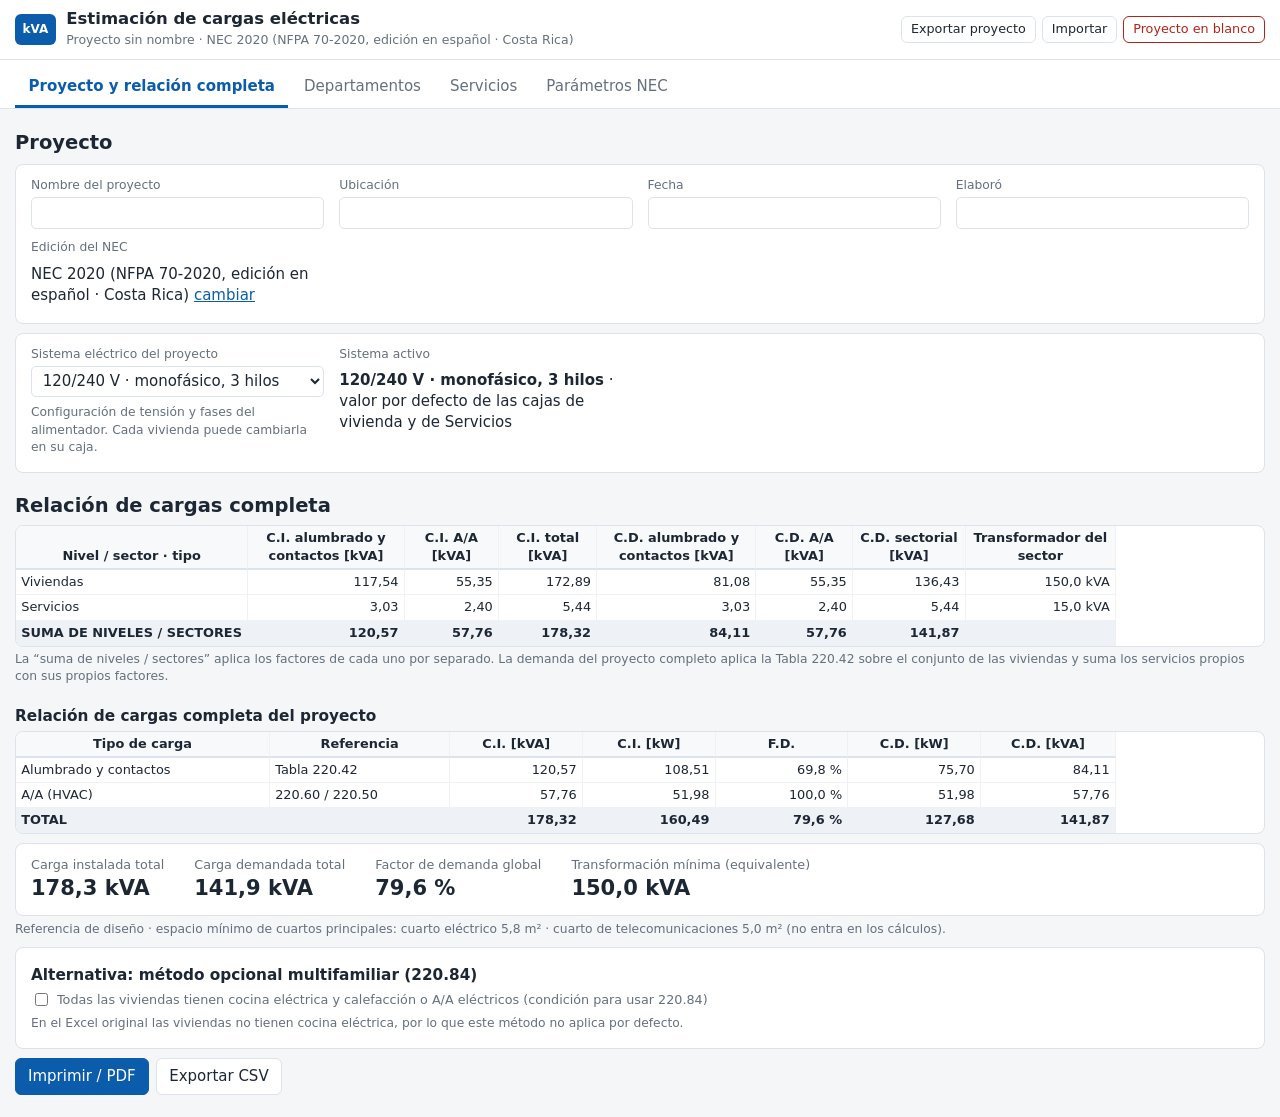
==== index.html @ b9f7412e "Factores por categoría de dispositivo en el método estándar (tomas, secadora, aparatos fijos) - Catá" ====
<!doctype html>
<html lang="es">
<head>
  <meta charset="utf-8">
  <meta name="viewport" content="width=device-width, initial-scale=1">
  <title>Proyecto y relación completa · Estimación de cargas eléctricas</title>
  <meta name="description" content="Relación de cargas completa de proyecto según NEC: sectores, demanda y transformador.">
  <link rel="stylesheet" href="css/cargas.css?v=24">
</head>
<body>
  <header class="app-head" id="head"></header>
  <nav id="tabs" class="tabs no-print" aria-label="Secciones"></nav>
  <main id="view" class="view"></main>
  <noscript><p style="padding:2rem">Esta herramienta necesita JavaScript.</p></noscript>
  <script src="js/nec.js?v=24"></script>
  <script src="js/store.js?v=24"></script>
  <script src="js/common.js?v=24"></script>
  <script src="js/sector.js?v=24"></script>
  <script src="js/pg-proyecto.js?v=24"></script>
</body>
</html>
---- css/cargas.css ----
:root { --bg:#f4f6f8; --surface:#fff; --ink:#1d2733; --muted:#64707d; --line:#dde3ea; --line-2:#eef1f5; --brand:#0b5cab; --brand-ink:#fff; --input:#e6f4e1; --calc:#f7f9fb; --bad:#b42318; --warn:#8a5a00; --radius:8px; }
@media (prefers-color-scheme: dark) { :root { --bg:#12171d; --surface:#1a2129; --ink:#e6ebf0; --muted:#9aa7b4; --line:#2c3641; --line-2:#232c36; --brand:#5aa7ee; --brand-ink:#0a1a2a; --input:#1c3023; --calc:#1e262f; --bad:#ff8a80; --warn:#f3c969; } }
* { box-sizing:border-box; }
html { font-size:15px; }
body { margin:0; background:var(--bg); color:var(--ink); font-family:system-ui,-apple-system,"Segoe UI",Roboto,Arial,sans-serif; line-height:1.4; }
h1,h2,h3 { margin:0; line-height:1.2; } h2 { font-size:1.3rem; margin:.5rem 0; } h3 { font-size:1.02rem; margin:.4rem 0; }
.sp { margin-top:1.4rem; } .muted,.hint { color:var(--muted); } .hint { font-size:.82rem; display:block; margin:.3rem 0; } .grow { flex:1; } .warn { color:var(--warn); }
a { color:var(--brand); }
.app-head { display:flex; align-items:center; justify-content:space-between; gap:1rem; flex-wrap:wrap; padding:.6rem 1rem; background:var(--surface); border-bottom:1px solid var(--line); }
.brand { display:flex; gap:.7rem; align-items:center; } .brand h1 { font-size:1.1rem; } .brand small { color:var(--muted); }
.logo { background:var(--brand); color:var(--brand-ink); font-weight:700; font-size:.8rem; padding:.45rem .5rem; border-radius:6px; }
.actions { display:flex; gap:.4rem; flex-wrap:wrap; }
.tabs { display:flex; gap:2px; padding:.5rem 1rem 0; background:var(--surface); border-bottom:1px solid var(--line); overflow-x:auto; position:sticky; top:0; z-index:20; }
.tab { padding:.55rem .9rem; text-decoration:none; color:var(--muted); border-bottom:3px solid transparent; white-space:nowrap; }
.tab[aria-current=page] { color:var(--brand); border-bottom-color:var(--brand); font-weight:650; } .tab:hover { color:var(--ink); }
.view { padding:1rem; max-width:1700px; margin:0 auto; }
.btn { appearance:none; display:inline-flex; align-items:center; gap:.35rem; padding:.45rem .8rem; border-radius:6px; border:1px solid var(--line); background:var(--surface); color:var(--ink); font:inherit; cursor:pointer; }
.btn:hover { background:var(--line-2); } .btn.primary { background:var(--brand); border-color:var(--brand); color:var(--brand-ink); } .btn.danger { color:var(--bad); border-color:var(--bad); }
.btn.small { padding:.25rem .6rem; font-size:.85rem; } .btn:disabled { opacity:.45; cursor:not-allowed; } .btn:focus-visible,input:focus-visible,select:focus-visible,a:focus-visible { outline:2px solid var(--brand); outline-offset:1px; }
.toolbar { display:flex; gap:.5rem; align-items:center; flex-wrap:wrap; margin:.5rem 0; }
label.inline { display:inline-flex; align-items:center; gap:.4rem; } label.inline span { color:var(--muted); font-size:.85rem; } label.chk { display:flex; margin:.35rem 0; flex-wrap:wrap; }
select,input[type=text],input[type=number],textarea { font:inherit; color:var(--ink); background:var(--surface); border:1px solid var(--line); border-radius:5px; padding:.3rem .45rem; }
textarea { width:100%; } label.block { display:block; margin:.4rem 0; } label.block span { display:block; font-size:.85rem; color:var(--muted); }
.card { background:var(--surface); border:1px solid var(--line); border-radius:var(--radius); padding:.8rem 1rem; margin:.6rem 0; }
.card.form { display:grid; grid-template-columns:repeat(auto-fill,minmax(250px,1fr)); gap:.7rem 1rem; }
.card.form label { display:flex; flex-direction:column; gap:.2rem; } .card.form label>span { font-size:.82rem; color:var(--muted); } .card.form input { width:100%; } .static { padding:.3rem 0; }
.tablewrap { overflow:auto; border:1px solid var(--line); border-radius:var(--radius); background:var(--surface); max-height:75vh; } .tablewrap.narrow { max-width:520px; }
table.grid { border-collapse:separate; border-spacing:0; width:100%; font-size:.86rem; }
.grid th,.grid td { border-bottom:1px solid var(--line-2); border-right:1px solid var(--line-2); padding:.2rem .35rem; vertical-align:middle; }
.grid thead th { position:sticky; top:0; z-index:2; background:var(--surface); border-bottom:2px solid var(--line); text-align:center; font-weight:600; vertical-align:bottom; min-width:84px; }
.grid th small { display:block; font-weight:400; color:var(--muted); font-size:.72rem; }
.grid th.in,.grid td.in { background:var(--input); } .grid th.calc,.grid td.calc { background:var(--calc); }
.grid td.in input,.grid td.in select { width:100%; min-width:70px; border-color:transparent; background:transparent; padding:.2rem .3rem; } .grid td.in input.num { text-align:right; }
.grid td.in input::placeholder { color:var(--muted); opacity:.6; } .grid td.in input.txt { min-width:130px; } .grid td.in select { min-width:150px; }
.grid td.in input:focus,.grid td.in select:focus { background:var(--surface); border-color:var(--brand); }
.r { text-align:right; font-variant-numeric:tabular-nums; } .c { text-align:center; } .nowrap { white-space:nowrap; }
tr.off td { opacity:.45; } tr.newgrp td { border-top:2px solid var(--line); } .grid tr.tot td { font-weight:700; background:var(--line-2); } .grid tfoot td { position:sticky; bottom:0; background:var(--line-2); font-weight:700; }
table.res { max-width:1100px; } table.res td:first-child { white-space:nowrap; }
.kpis { display:flex; gap:1.5rem; flex-wrap:wrap; margin:.6rem 0 0; } .kpis.big { gap:2rem; } .kpis.big span { display:flex; flex-direction:column; color:var(--muted); font-size:.85rem; } .kpis.big b { font-size:1.4rem; color:var(--ink); }
.notas { margin:.8rem 0; color:var(--muted); font-size:.88rem; } .notas summary { cursor:pointer; color:var(--ink); }
.toast { position:fixed; bottom:1rem; left:50%; transform:translateX(-50%); background:var(--ink); color:var(--bg); padding:.5rem 1rem; border-radius:6px; }
@media print { .no-print,.app-head .actions,.tabs { display:none !important; } .tablewrap { max-height:none; overflow:visible; } body { background:#fff; } .view { padding:0; } }
td.in { position:relative; }
.fill-handle { position:absolute; right:-1px; bottom:-1px; width:10px; height:10px; background:var(--brand); border:1px solid var(--surface); cursor:crosshair; z-index:3; touch-action:none; }
td.fill-sel { outline:2px dashed var(--brand); outline-offset:-2px; }
@media print { .fill-handle { display:none; } }
dialog.detalle { width:min(1100px,96vw); max-height:92vh; padding:0; border:1px solid var(--line); border-radius:var(--radius); background:var(--bg); color:var(--ink); }
dialog.detalle::backdrop { background:rgba(0,0,0,.45); }
.dform { padding:1rem; display:flex; flex-direction:column; gap:.8rem; max-height:92vh; overflow:auto; }
.dhead { display:flex; justify-content:space-between; align-items:center; gap:1rem; flex-wrap:wrap; }
.dgrid { display:grid; grid-template-columns:repeat(auto-fit,minmax(380px,1fr)); gap:1.2rem; align-items:start; }
.dgrid h4 { margin:.2rem 0 .4rem; } .dgrid table { background:var(--surface); }
.dfoot { display:flex; gap:.6rem; align-items:center; flex-wrap:wrap; position:sticky; bottom:0; background:var(--bg); padding-top:.4rem; }
.grid td.in input:disabled { opacity:.6; cursor:not-allowed; }
@media print { dialog.detalle { display:none; } }

/* Paneles inmovilizados (freeze) y barras de desplazamiento visibles en los cuatro lados de la tabla */
.tablewrap.big { overflow:scroll; max-height:calc(100vh - 240px); min-height:260px; scrollbar-width:auto; scrollbar-color:var(--muted) var(--line-2); }
.tablewrap.big::-webkit-scrollbar { width:16px; height:16px; }
.tablewrap.big::-webkit-scrollbar-track { background:var(--line-2); }
.tablewrap.big::-webkit-scrollbar-thumb { background:var(--muted); border-radius:8px; border:3px solid var(--line-2); }
.tablewrap.big::-webkit-scrollbar-corner { background:var(--line-2); }
table.freeze2 { --f1:150px; --f2:170px; }
.freeze2 th:nth-child(1), .freeze2 td:nth-child(1) { position:sticky; left:0; width:var(--f1); min-width:var(--f1); max-width:var(--f1); z-index:1; }
.freeze2 th:nth-child(2), .freeze2 td:nth-child(2) { position:sticky; left:var(--f1); width:var(--f2); min-width:var(--f2); max-width:var(--f2); z-index:1; box-shadow:2px 0 0 var(--line); }
.freeze2 thead th:nth-child(1), .freeze2 thead th:nth-child(2) { z-index:4; }
.freeze2 tfoot td:first-child { left:0; z-index:3; box-shadow:2px 0 0 var(--line); }
.freeze2 td.in input.txt { min-width:0; }
.freeze2 tr.off td:nth-child(-n+2) { opacity:1; }
@media print { .tablewrap.big { max-height:none; overflow:visible; } }
.notes-list { margin:.3rem 0 0; padding-left:1.2rem; font-size:.88rem; color:var(--muted); } .notes-list li { margin:.25rem 0; }
.grid td.name { background:var(--input); padding:0; }
.namebtn { appearance:none; width:100%; text-align:left; background:transparent; border:0; color:var(--brand); font:inherit; font-weight:600; padding:.35rem .5rem; cursor:pointer; white-space:nowrap; overflow:hidden; text-overflow:ellipsis; }
.namebtn:hover { background:var(--brand); color:var(--brand-ink); }
.namebtn.usa::after { content:''; }
.grid td.name:focus-within { outline:2px solid var(--brand); outline-offset:-2px; }

.topscroll { position:sticky; z-index:15; overflow-x:scroll; overflow-y:hidden; height:17px; margin-top:.3rem; border:1px solid var(--line); border-bottom:0; border-radius:var(--radius) var(--radius) 0 0; background:var(--line-2); scrollbar-width:auto; scrollbar-color:var(--muted) var(--line-2); }
.topscroll::-webkit-scrollbar { height:16px; } .topscroll::-webkit-scrollbar-track { background:var(--line-2); }
.topscroll::-webkit-scrollbar-thumb { background:var(--muted); border-radius:8px; border:3px solid var(--line-2); }
.topscroll-in { height:1px; }
.topscroll + .tablewrap.big { border-top-left-radius:0; border-top-right-radius:0; }
.dtitle { display:flex; align-items:center; gap:.8rem; flex-wrap:wrap; }
.badge { background:var(--brand); color:var(--brand-ink); padding:.2rem .7rem; border-radius:999px; font-size:.85rem; font-weight:600; white-space:nowrap; }
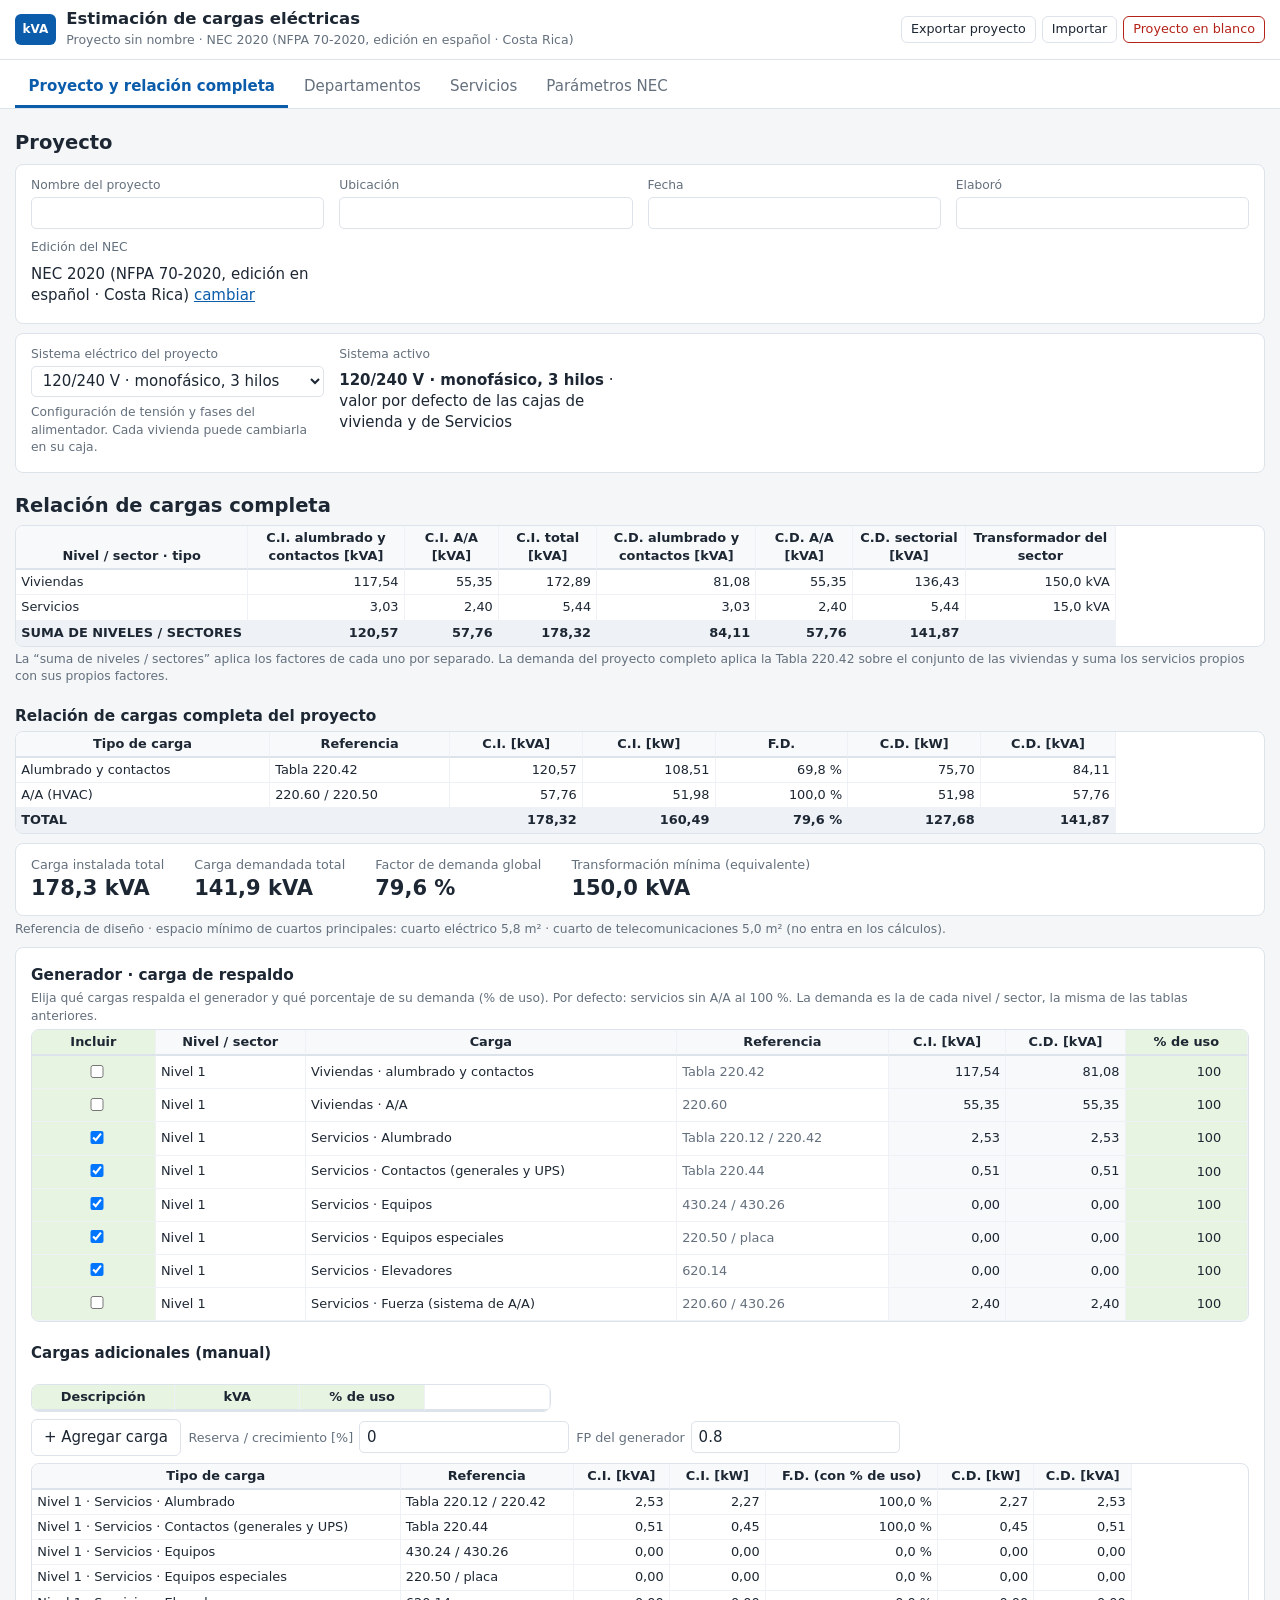
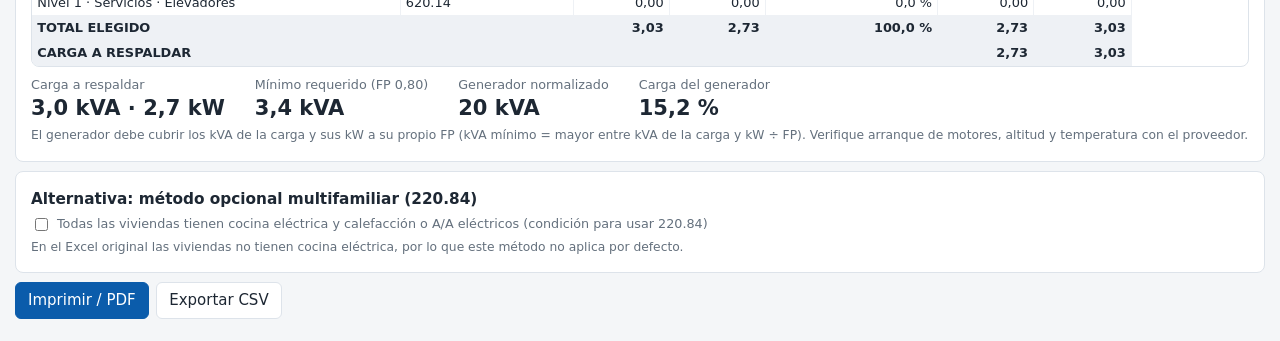
==== commit da3b4e08: "Generador: cargas elegibles con % de uso, reserva, FP y tamaño normalizado (web y Excel) - Proyecto:" ====
--- a/index.html
+++ b/index.html
@@ -5,17 +5,17 @@
   <meta name="viewport" content="width=device-width, initial-scale=1">
   <title>Proyecto y relación completa · Estimación de cargas eléctricas</title>
   <meta name="description" content="Relación de cargas completa de proyecto según NEC: sectores, demanda y transformador.">
-  <link rel="stylesheet" href="css/cargas.css?v=24">
+  <link rel="stylesheet" href="css/cargas.css?v=27">
 </head>
 <body>
   <header class="app-head" id="head"></header>
   <nav id="tabs" class="tabs no-print" aria-label="Secciones"></nav>
   <main id="view" class="view"></main>
   <noscript><p style="padding:2rem">Esta herramienta necesita JavaScript.</p></noscript>
-  <script src="js/nec.js?v=24"></script>
-  <script src="js/store.js?v=24"></script>
-  <script src="js/common.js?v=24"></script>
-  <script src="js/sector.js?v=24"></script>
-  <script src="js/pg-proyecto.js?v=24"></script>
+  <script src="js/nec.js?v=27"></script>
+  <script src="js/store.js?v=27"></script>
+  <script src="js/common.js?v=27"></script>
+  <script src="js/sector.js?v=27"></script>
+  <script src="js/pg-proyecto.js?v=27"></script>
 </body>
 </html>
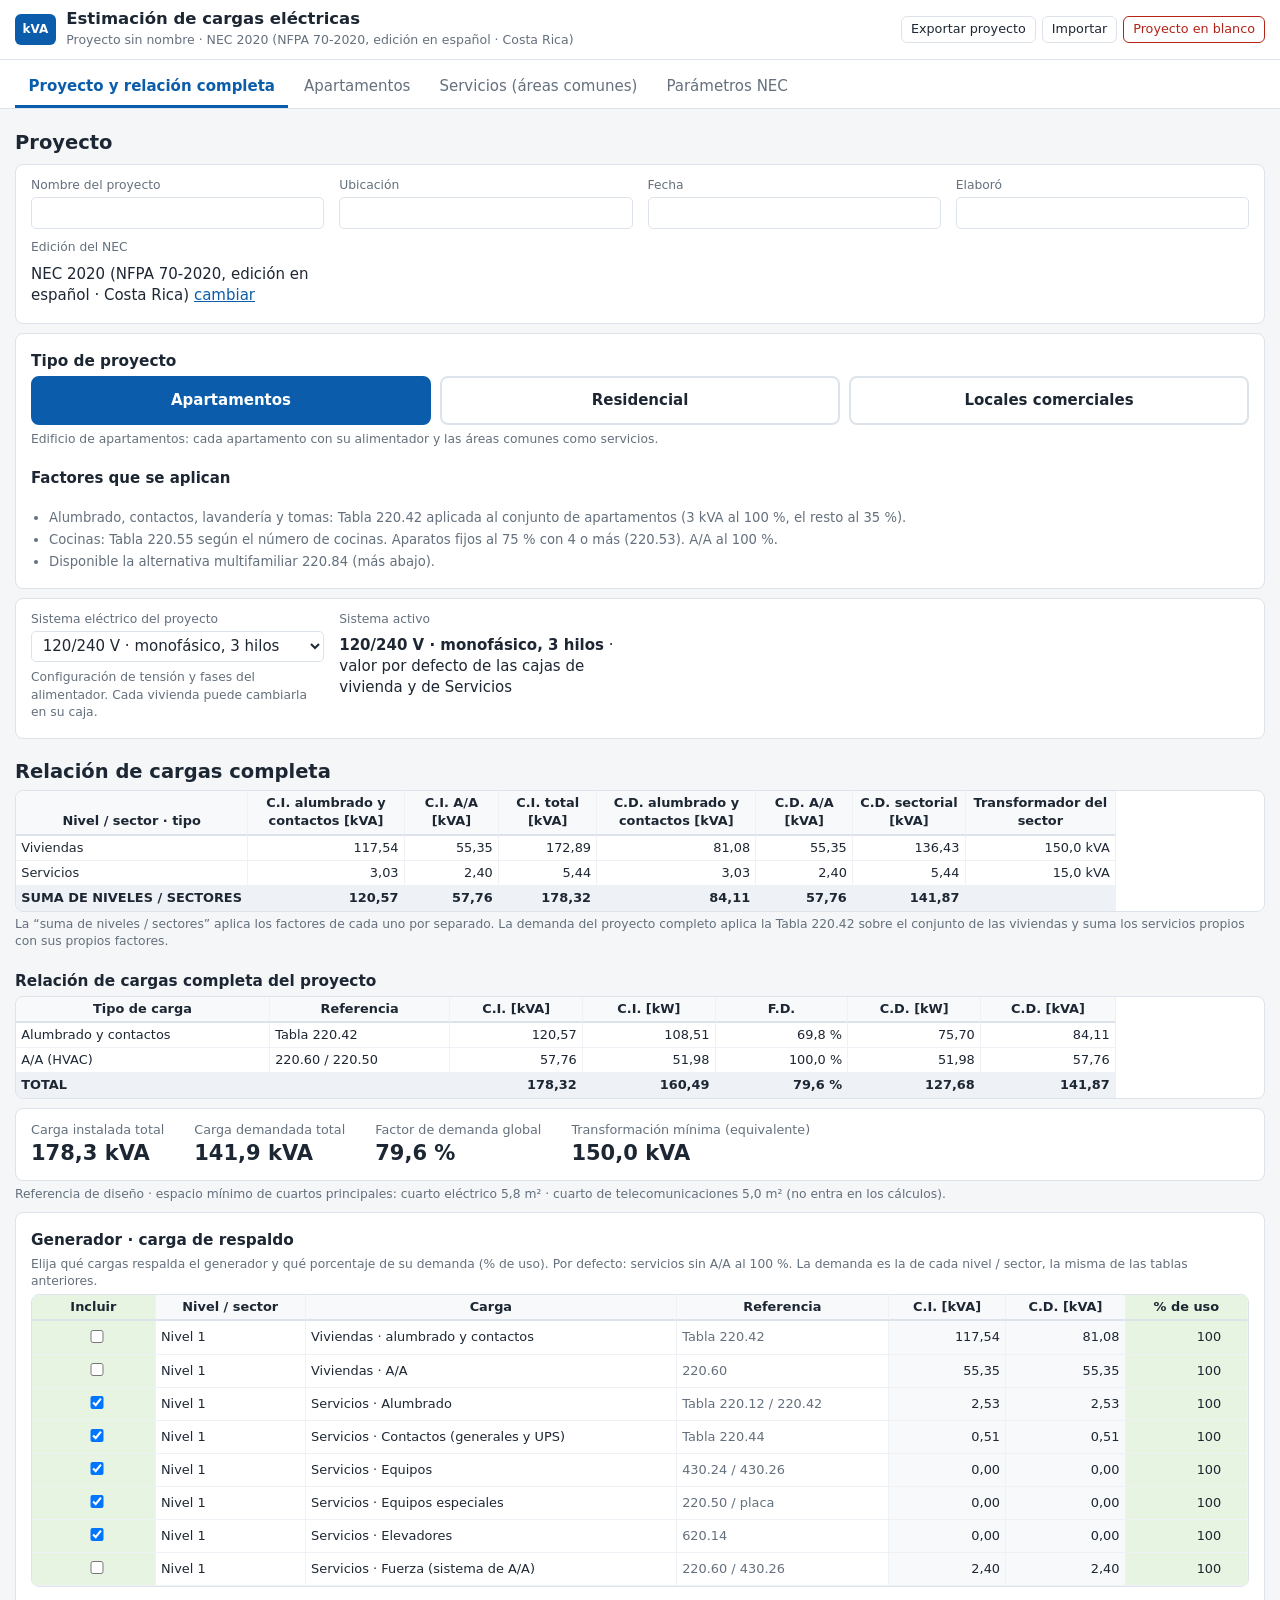
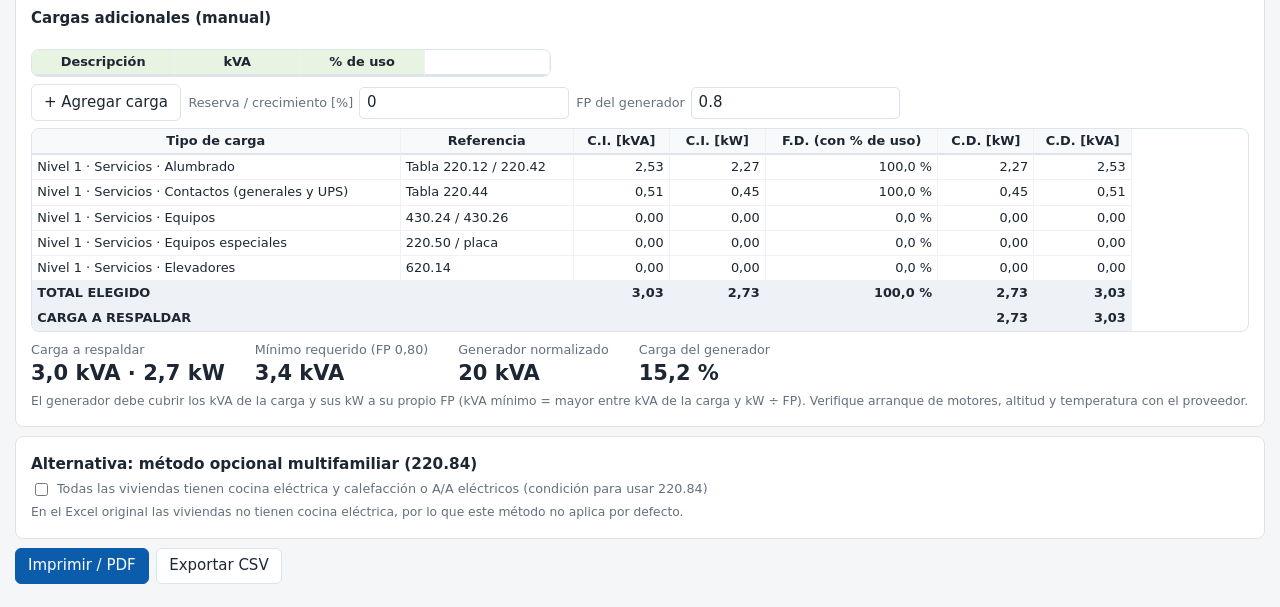
==== commit d3757190: "Tipo de proyecto (apartamentos, residencial, locales comerciales) con factores propios en web y Exce" ====
--- a/index.html
+++ b/index.html
@@ -5,17 +5,17 @@
   <meta name="viewport" content="width=device-width, initial-scale=1">
   <title>Proyecto y relación completa · Estimación de cargas eléctricas</title>
   <meta name="description" content="Relación de cargas completa de proyecto según NEC: sectores, demanda y transformador.">
-  <link rel="stylesheet" href="css/cargas.css?v=27">
+  <link rel="stylesheet" href="css/cargas.css?v=28">
 </head>
 <body>
   <header class="app-head" id="head"></header>
   <nav id="tabs" class="tabs no-print" aria-label="Secciones"></nav>
   <main id="view" class="view"></main>
   <noscript><p style="padding:2rem">Esta herramienta necesita JavaScript.</p></noscript>
-  <script src="js/nec.js?v=27"></script>
-  <script src="js/store.js?v=27"></script>
-  <script src="js/common.js?v=27"></script>
-  <script src="js/sector.js?v=27"></script>
-  <script src="js/pg-proyecto.js?v=27"></script>
+  <script src="js/nec.js?v=28"></script>
+  <script src="js/store.js?v=28"></script>
+  <script src="js/common.js?v=28"></script>
+  <script src="js/sector.js?v=28"></script>
+  <script src="js/pg-proyecto.js?v=28"></script>
 </body>
 </html>
--- a/css/cargas.css
+++ b/css/cargas.css
@@ -82,3 +82,7 @@
 .topscroll + .tablewrap.big { border-top-left-radius:0; border-top-right-radius:0; }
 .dtitle { display:flex; align-items:center; gap:.8rem; flex-wrap:wrap; }
 .badge { background:var(--brand); color:var(--brand-ink); padding:.2rem .7rem; border-radius:999px; font-size:.85rem; font-weight:600; white-space:nowrap; }
+.tipos { display:flex; gap:.6rem; flex-wrap:wrap; margin:.4rem 0; }
+.tipo-btn { appearance:none; flex:1 1 180px; padding:.8rem 1rem; border:2px solid var(--line); border-radius:var(--radius); background:var(--surface); color:var(--ink); font:inherit; font-weight:600; cursor:pointer; }
+.tipo-btn:hover { border-color:var(--brand); }
+.tipo-btn.on { border-color:var(--brand); background:var(--brand); color:var(--brand-ink); }
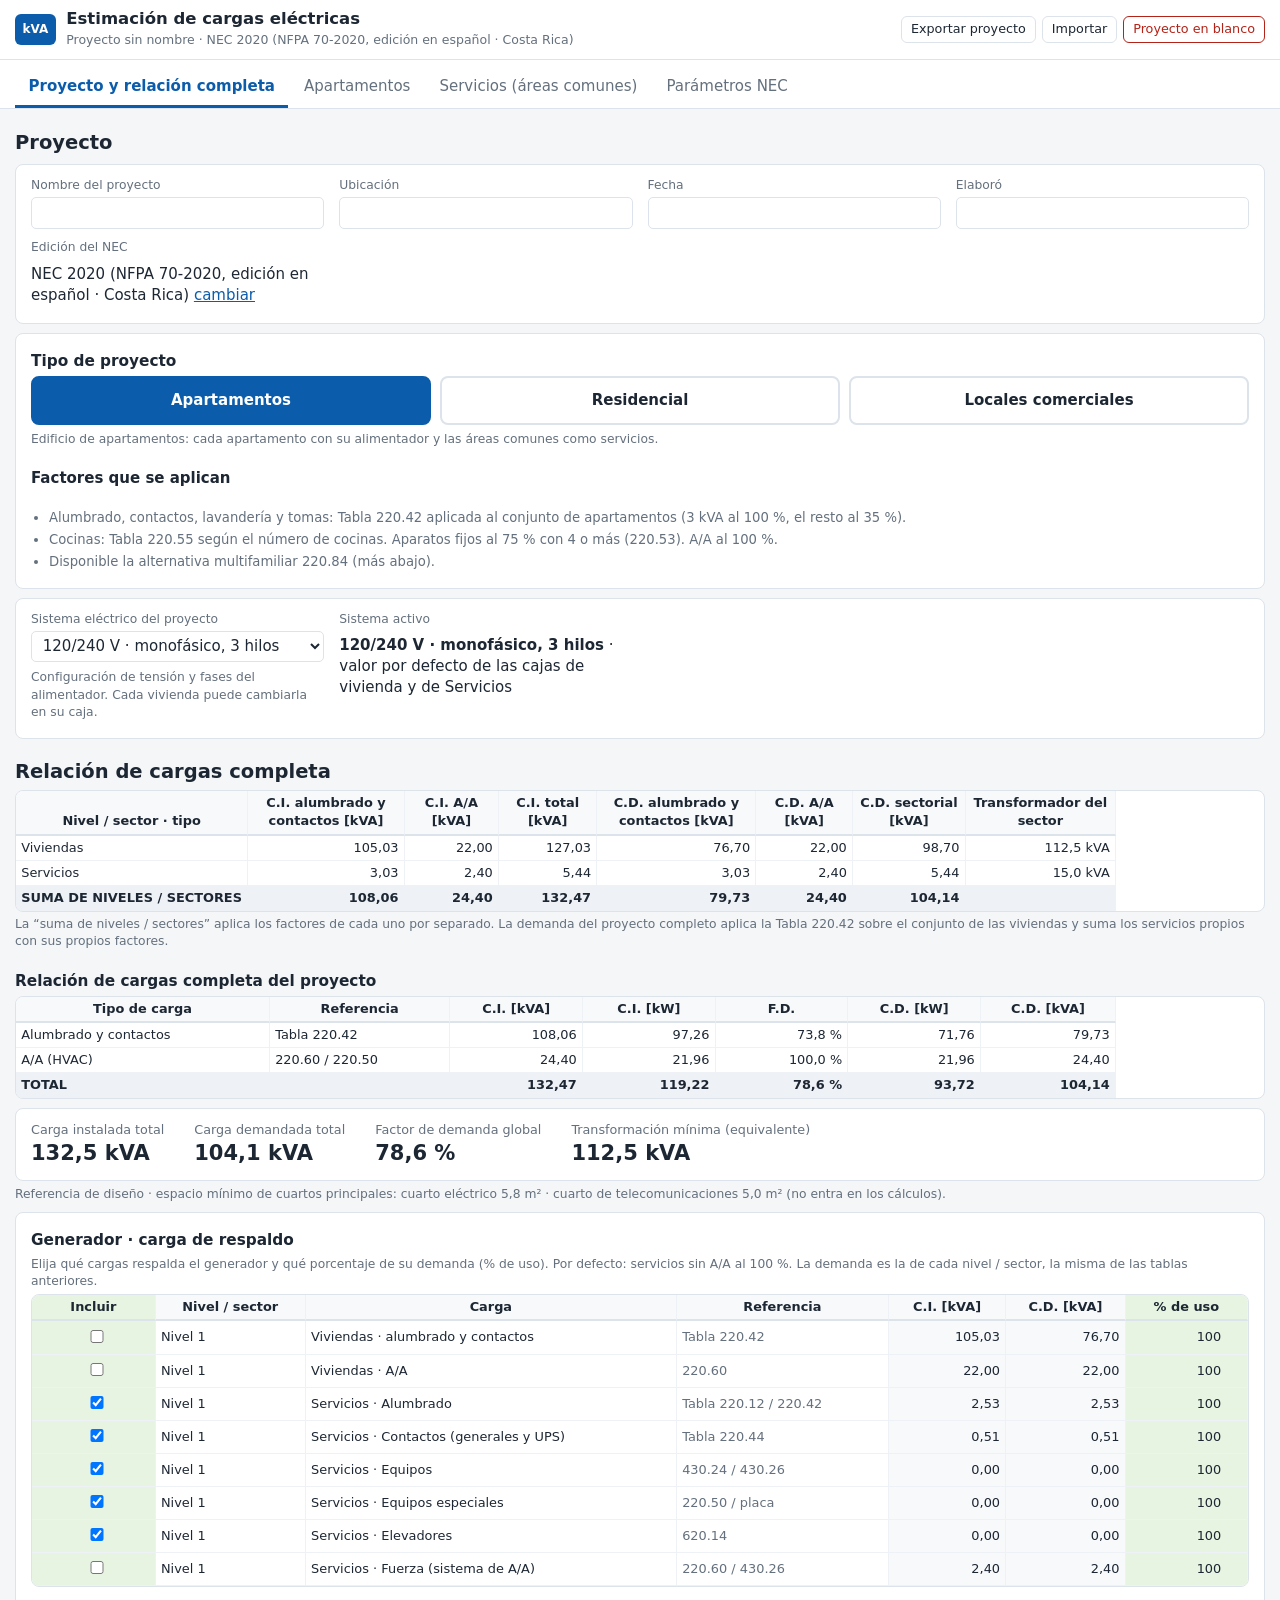
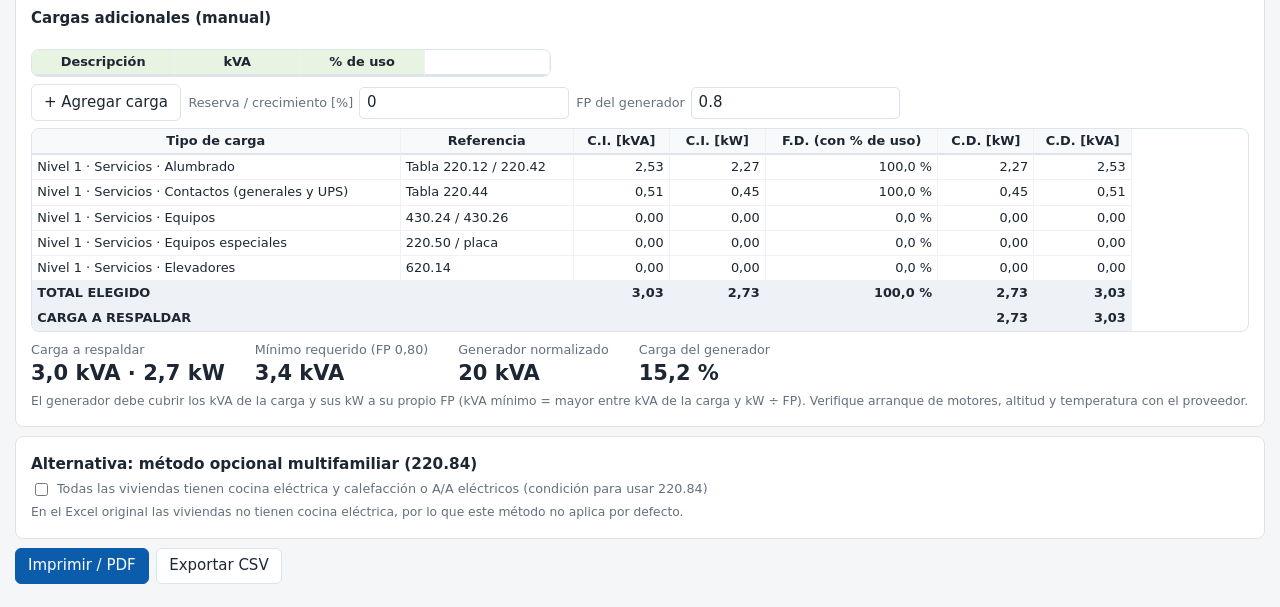
==== commit 3b29fd10: "Ejemplo Tipo A 250 m², nombres según el tipo y un solo Nivel 1 al cambiar de tipo Co-Authored-By: Cl" ====
--- a/index.html
+++ b/index.html
@@ -5,17 +5,17 @@
   <meta name="viewport" content="width=device-width, initial-scale=1">
   <title>Proyecto y relación completa · Estimación de cargas eléctricas</title>
   <meta name="description" content="Relación de cargas completa de proyecto según NEC: sectores, demanda y transformador.">
-  <link rel="stylesheet" href="css/cargas.css?v=28">
+  <link rel="stylesheet" href="css/cargas.css?v=35">
 </head>
 <body>
   <header class="app-head" id="head"></header>
   <nav id="tabs" class="tabs no-print" aria-label="Secciones"></nav>
   <main id="view" class="view"></main>
   <noscript><p style="padding:2rem">Esta herramienta necesita JavaScript.</p></noscript>
-  <script src="js/nec.js?v=28"></script>
-  <script src="js/store.js?v=28"></script>
-  <script src="js/common.js?v=28"></script>
-  <script src="js/sector.js?v=28"></script>
-  <script src="js/pg-proyecto.js?v=28"></script>
+  <script src="js/nec.js?v=35"></script>
+  <script src="js/store.js?v=35"></script>
+  <script src="js/common.js?v=35"></script>
+  <script src="js/sector.js?v=35"></script>
+  <script src="js/pg-proyecto.js?v=35"></script>
 </body>
 </html>
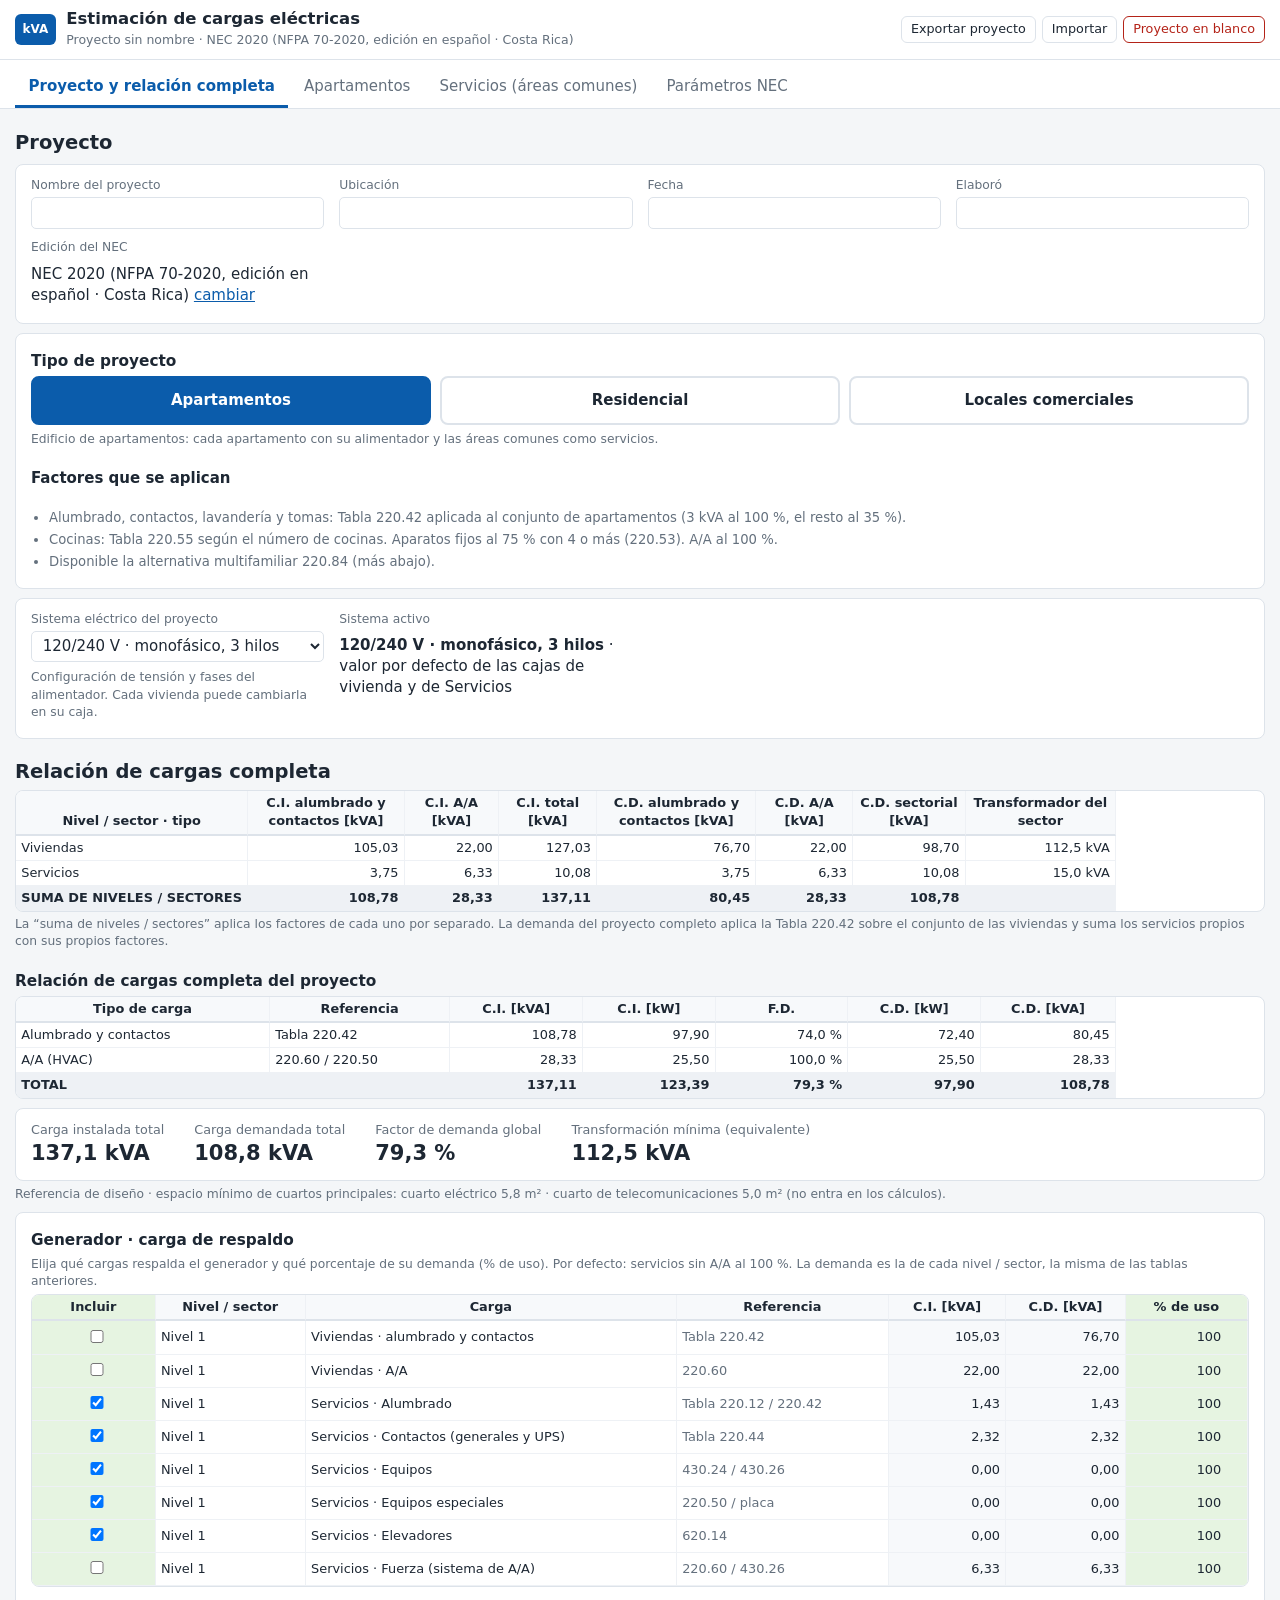
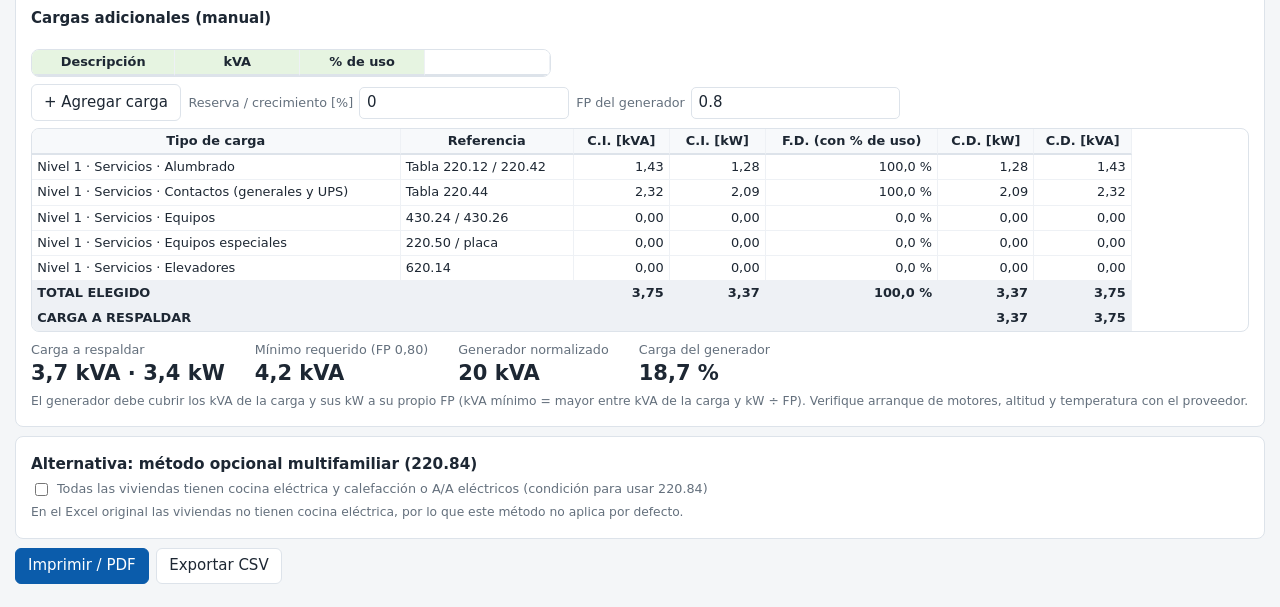
==== commit e6a89d36: "Servicios de ejemplo: pasillos, cuarto eléctrico y cuarto mecánico en los tres tipos de proyecto Co-" ====
--- a/index.html
+++ b/index.html
@@ -5,17 +5,17 @@
   <meta name="viewport" content="width=device-width, initial-scale=1">
   <title>Proyecto y relación completa · Estimación de cargas eléctricas</title>
   <meta name="description" content="Relación de cargas completa de proyecto según NEC: sectores, demanda y transformador.">
-  <link rel="stylesheet" href="css/cargas.css?v=35">
+  <link rel="stylesheet" href="css/cargas.css?v=36">
 </head>
 <body>
   <header class="app-head" id="head"></header>
   <nav id="tabs" class="tabs no-print" aria-label="Secciones"></nav>
   <main id="view" class="view"></main>
   <noscript><p style="padding:2rem">Esta herramienta necesita JavaScript.</p></noscript>
-  <script src="js/nec.js?v=35"></script>
-  <script src="js/store.js?v=35"></script>
-  <script src="js/common.js?v=35"></script>
-  <script src="js/sector.js?v=35"></script>
-  <script src="js/pg-proyecto.js?v=35"></script>
+  <script src="js/nec.js?v=36"></script>
+  <script src="js/store.js?v=36"></script>
+  <script src="js/common.js?v=36"></script>
+  <script src="js/sector.js?v=36"></script>
+  <script src="js/pg-proyecto.js?v=36"></script>
 </body>
 </html>
